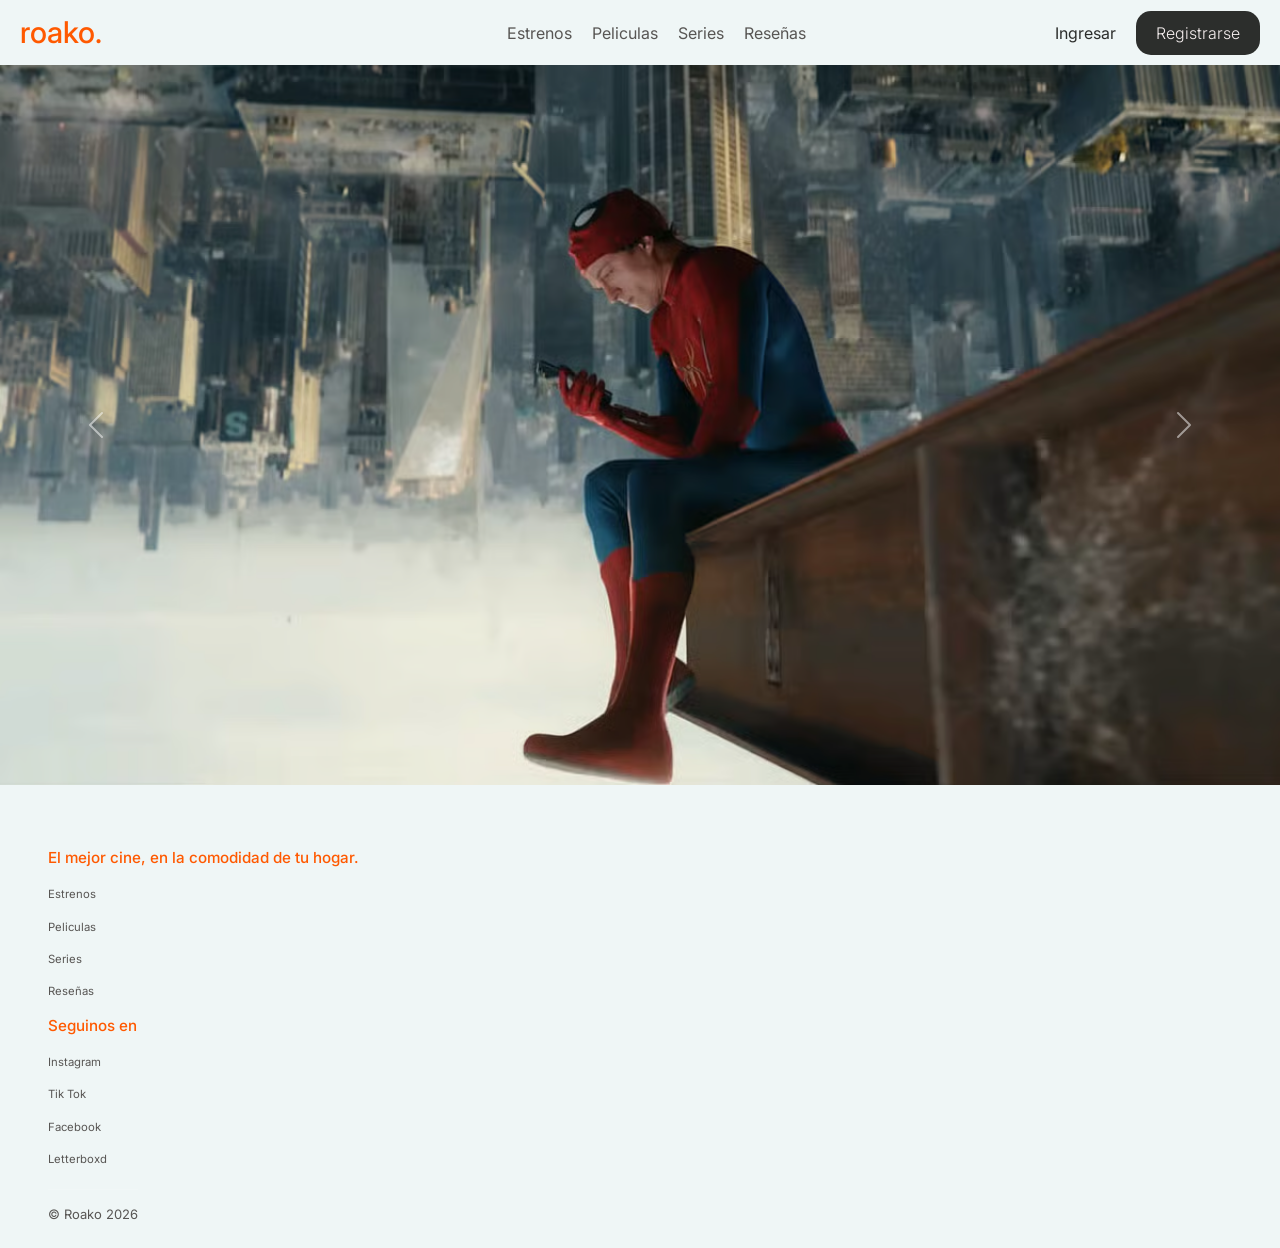
==== pages/estrenos.html @ e0a0723a "se modifican pages" ====
<!DOCTYPE html>
<html lang="es">
<head>
    <meta charset="UTF-8">
    <meta name="viewport" content="width=device-width, initial-scale=1.0">
    <link rel="preconnect" href="https://fonts.googleapis.com">
    <link rel="preconnect" href="https://fonts.gstatic.com" crossorigin>
    <link rel="preconnect" href="https://fonts.googleapis.com">
    <link rel="preconnect" href="https://fonts.gstatic.com" crossorigin>
    <link href="https://fonts.googleapis.com/css2?family=Inter:ital,opsz,wght@0,14..32,100..900;1,14..32,100..900&display=swap" rel="stylesheet">
    <link rel="icon" type="image/icon" href="/img/favicon-32x32.png">
    <link href="https://cdn.jsdelivr.net/npm/bootstrap@5.3.8/dist/css/bootstrap.min.css" rel="stylesheet" integrity="sha384-sRIl4kxILFvY47J16cr9ZwB07vP4J8+LH7qKQnuqkuIAvNWLzeN8tE5YBujZqJLB" crossorigin="anonymous">
    <link rel="stylesheet" href="../css/styles.css">
    <title>Estrenos</title>
</head>

<body>
 <header>
    <nav class="navegacion">
        <div class="logo">
            <a href="../index.html">roako.</a>
        </div>
        <ul class="lista-nav">
            <li class="item"><a href="estrenos.html">Estrenos</a></li>
            <li class="item"><a href="peliculas.html">Peliculas</a></li>
            <li class="item"><a href="series.html">Series</a></li>
            <li class="item"><a href="resenas.html">Reseñas</a></li>
        </ul>
        <div class="botones-sesion">
              <a href="#" class="btn-ingresar">Ingresar</a>
              <a href="#" class="btn-principal">Registrarse</a>
        </div>
    </nav>
</header> 

  <main>
        <div id="carouselExample" class="carousel slide">
            <div class="carousel-inner">
              <div class="carousel-item active">
                <img src="../img/spiderman2.avif" class="d-block w-100" alt="...">
              </div>
              <div class="carousel-item">
                <img src="../img/odisea.webp" class="d-block w-100" alt="...">
              </div>
              <div class="carousel-item">
                <img src="../img/disclousureday2.jpg" class="d-block w-100" alt="...">
              </div>
              <div class="carousel-item">
                <img src="../img/obsession1.png" class="d-block w-100" alt="...">
              </div>
            </div>
            <button class="carousel-control-prev" type="button" data-bs-target="#carouselExample" data-bs-slide="prev">
              <span class="carousel-control-prev-icon" aria-hidden="true"></span>
              <span class="visually-hidden">Previous</span>
            </button>
            <button class="carousel-control-next" type="button" data-bs-target="#carouselExample" data-bs-slide="next">
              <span class="carousel-control-next-icon" aria-hidden="true"></span>
              <span class="visually-hidden">Next</span>
            </button>
          </div>
    </main>


    <footer class="general-footer">
      <div class="contenedor-footer">
          <h3>El mejor cine, en la comodidad de tu hogar.</h3>
          <ul class="lista-footer">
              <li class="item"><a href="pages/estrenos.html">Estrenos</a></li>
              <li class="item"><a href="pages/peliculas.html">Peliculas</a></li>
              <li class="item"><a href="pages/series.html">Series</a></li>
              <li class="item"><a href="pages/resenas.html">Reseñas</a></li>
          </ul>
      </div>

      <div class="contenedor-footer">
          <h3>Seguinos en</h3>
          <ul class="lista-footer">
              <li class="item"><a href="#">Instagram</a></li>
              <li class="item"><a href="#">Tik Tok</a></li>
              <li class="item"><a href="#">Facebook</a></li>
              <li class="item"><a href="#">Letterboxd</a></li>
          </ul>
      </div>
      

      <div class="copyright"> 
          <p>© Roako 2026</p>
      </div>
          
  </footer>
    <script src="https://cdn.jsdelivr.net/npm/bootstrap@5.3.8/dist/js/bootstrap.bundle.min.js" integrity="sha384-FKyoEForCGlyvwx9Hj09JcYn3nv7wiPVlz7YYwJrWVcXK/BmnVDxM+D2scQbITxI" crossorigin="anonymous"></script>
</body>
</html>
---- css/styles.css ----
* {
  margin: 0px;
  padding: 0px;
  box-sizing: border-box;
}

:root {
  --color-fondo: #eff6f6;
  --color-logo: #2c2e2c;
  --color-texto-links: #585654;
  --color-texto-claro: #f6efef;
  --color-acento: #ff5900;
  --transicion-rapida: 0.2s ease;
}

/* FONTS */
body {
  font-family: "Inter", sans-serif;
  font-optical-sizing: auto;
  font-style: normal;
}

/* LINKS */
a {
  text-decoration: none;
}

a:focus-visible,
button:focus-visible {
  outline: 2px solid var(--color-acento);
  outline-offset: 3px;
  border-radius: 4px;
}

/* NAVBAR */
.navegacion {
  display: flex;
  align-items: center;
  justify-content: space-between;
  padding: 10px 20px;
  background-color: var(--color-fondo);
  flex-wrap: wrap;
}

.logo {
  flex: 1;
}

.logo a {
  color: var(--color-acento);
  font-size: 30px;
  font-weight: 500;
}

.lista-nav {
  list-style: none;
  display: flex;
  align-items: center;
  justify-content: center;
  gap: 20px;
  margin: 0;
  font-weight: 400;
}

.lista-nav a {
  color: var(--color-texto-links);
  transition: color var(--transicion-rapida);
}

.lista-nav a:hover,
.lista-nav a.activo {
  color: var(--color-logo);
  font-weight: 500;
}

.botones-sesion {
  display: flex;
  flex: 1;
  justify-content: flex-end;
  align-items: center;
  gap: 5px;
}

/* BOTONES */
.btn-ingresar {
  color: var(--color-logo);
  padding: 10px 15px;
  font-weight: 400;
  margin-left: 20px;
  transition: color var(--transicion-rapida);
}

.btn-ingresar:hover {
  color: var(--color-acento);
}

.btn-principal {
  background-color: var(--color-logo);
  color: var(--color-texto-claro);
  padding: 10px 20px;
  border-radius: 15px;
  font-weight: 300;
  transition: background-color var(--transicion-rapida);
}

.btn-principal:hover {
  background-color: var(--color-acento);
  color: var(--color-texto-claro);
}

/* --------------- SEARCH BAR -------------------*/
input.form-control[type=search]:hover {
  background-color: rgba(0, 0, 0, 0.35) !important;
}

input.form-control[type=search]:focus-visible {
  outline: 2px solid var(--color-acento);
}

button.btn-principal:focus-visible {
  outline: 2px solid var(--color-acento);
  outline-offset: 2px;
  border-radius: 15px;
}

/* ============================
     MEDIA QUERY - PANTALLAS CHICAS
  ============================ */
@media (max-width: 768px) {
  .logo {
    order: 1;
    flex: 1;
  }
  .botones-sesion {
    order: 2;
    flex: 1;
  }
  .lista-nav {
    order: 3;
    flex: 0 0 100%;
    display: flex;
    overflow-x: auto;
    scroll-behavior: smooth;
    padding: 12px 0;
    gap: 12px;
    justify-content: center;
    scrollbar-width: none;
  }
  .lista-nav::-webkit-scrollbar {
    display: none;
  }
  .lista-nav .item {
    flex: 0 0 auto;
  }
  .lista-nav a {
    background-color: rgba(44, 46, 44, 0.05);
    padding: 6px 14px;
    border-radius: 20px;
    font-size: 14px;
    white-space: nowrap;
  }
}



/* --------------- CARDS ----------------- */

.card-fixed{
  width: 100%;
  aspect-ratio: 9 / 16; 
  overflow: hidden;
}

.card-fixed .card-img,
.card-fixed img{
  width: 100%;
  height: 100%;
  object-fit: cover;
  display: block;
}


/* --------------- FOOTER ---------------- */
.general-footer {
  display: flex;
  flex-direction: column;
  justify-content: space-around;
  align-items: flex-start;
  flex-wrap: wrap;
  padding: 3rem 3rem 1.5rem;
  font-size: 0.85rem;
  background-color: var(--color-fondo);
}

.contenedor-footer h3 {
  color: var(--color-acento);
  font-weight: 500;
  font-size: 0.95rem;
  margin-top: 1rem;
  margin-bottom: 1rem;
}

.lista-footer {
  list-style: none;
  display: flex;
  flex-direction: column;
  gap: 12px;
  margin: 0;
  padding: 0;
}

.lista-footer a {
  color: var(--color-texto-links);
  text-decoration: none;
  transition: color var(--transicion-rapida);
  font-size: smaller;
}

.lista-footer a:hover {
  color: var(--color-logo);
  font-weight: 500;
}

.copyright {
  flex-basis: 100%;
  text-align: center;
  margin-top: 20px;
  padding-top: 15px;
  border-top: 1px solid rgba(255, 255, 255, 0.1);
}

.copyright p {
  color: var(--color-texto-links);
  font-size: 13px;
  margin: 0;
}

/* HERO  */
.hero {
  display: flex;
  padding: 0 2rem;
  align-items: center;
  justify-content: center;
  height: 50vh;
  color: white;
  margin: 0 auto;
  background: linear-gradient(rgba(0, 0, 0, 0.5), rgba(0, 0, 0, 0.5)), url("../img/proyecto1.png") center/cover no-repeat;
}

.hero-2 {
  align-items: center;
  display: flex;
  justify-content: center;
  padding: 0 2rem;
  height: 50vh;
  color: rgba(255, 255, 255, 0.276);
  margin: 0 auto;
  font-size: 30px;
  background: linear-gradient(rgba(233, 229, 229, 0.188), rgba(0, 0, 0, 0.5)), url("../img/odisea.webp") center/cover no-repeat;
}

/*# sourceMappingURL=styles.css.map */
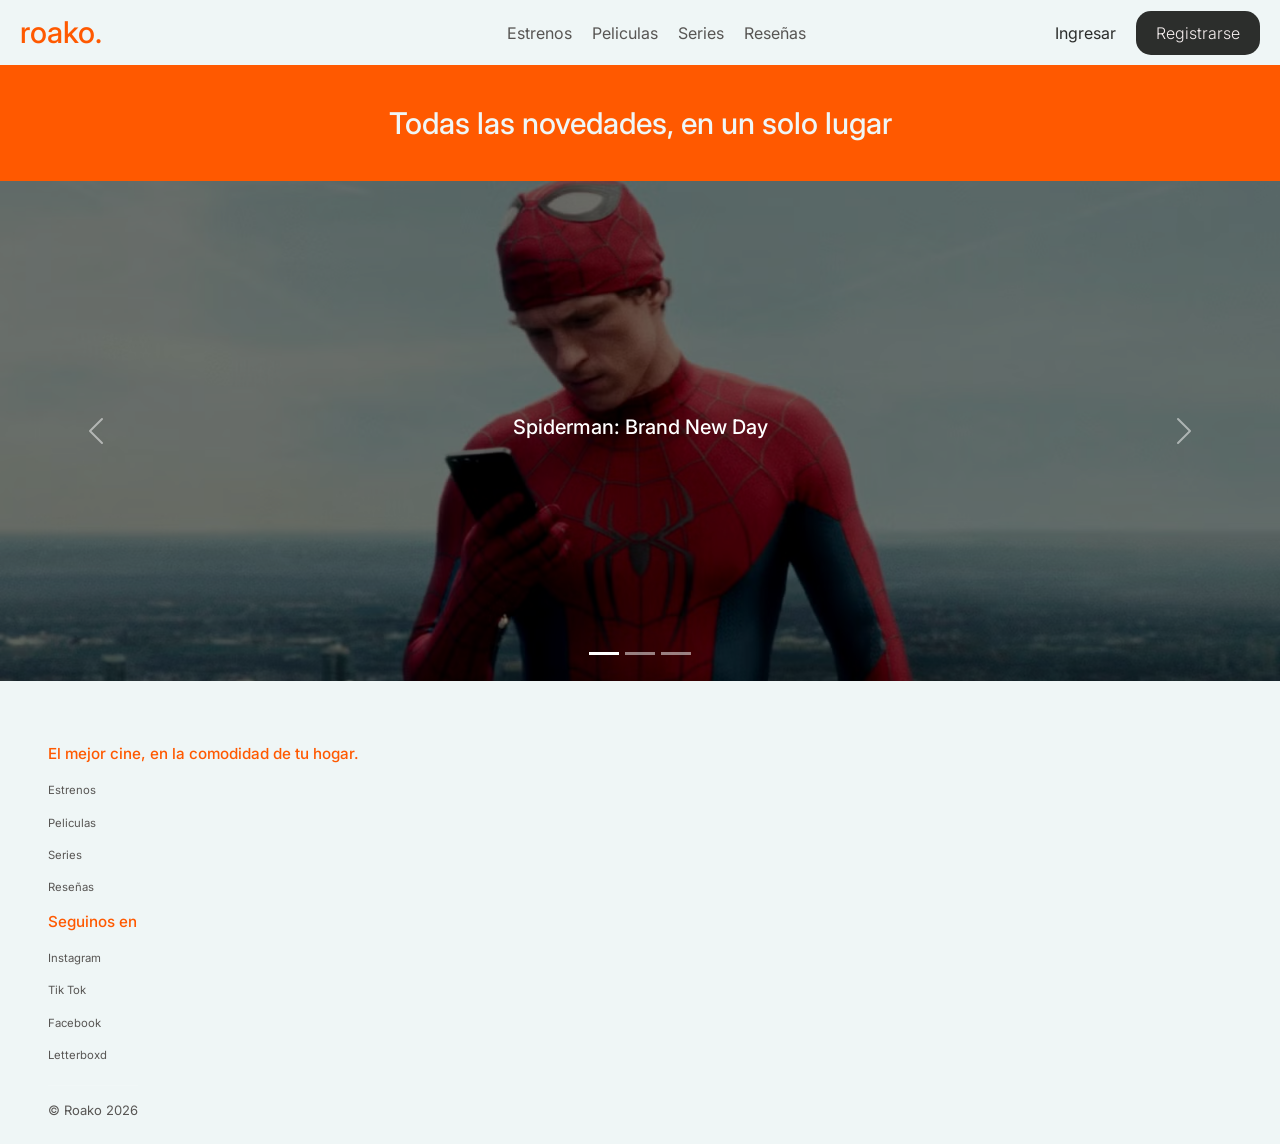
==== commit 010020d3: "se modifica page estrenos" ====
--- a/pages/estrenos.html
+++ b/pages/estrenos.html
@@ -8,10 +8,12 @@
     <link rel="preconnect" href="https://fonts.googleapis.com">
     <link rel="preconnect" href="https://fonts.gstatic.com" crossorigin>
     <link href="https://fonts.googleapis.com/css2?family=Inter:ital,opsz,wght@0,14..32,100..900;1,14..32,100..900&display=swap" rel="stylesheet">
-    <link rel="icon" type="image/icon" href="/img/favicon-32x32.png">
+    <link rel="icon" type="image/icon" href="../img/favicon-32x32.png">
     <link href="https://cdn.jsdelivr.net/npm/bootstrap@5.3.8/dist/css/bootstrap.min.css" rel="stylesheet" integrity="sha384-sRIl4kxILFvY47J16cr9ZwB07vP4J8+LH7qKQnuqkuIAvNWLzeN8tE5YBujZqJLB" crossorigin="anonymous">
     <link rel="stylesheet" href="../css/styles.css">
-    <title>Estrenos</title>
+    <title>roako. | Estrenos</title>
+    <meta name="description" content="Descubrí los ultimos estrenos en roako.">
+    <meta name="author" content="Agus Alonzo">
 </head>
 
 <body>
@@ -34,30 +36,44 @@
 </header> 
 
   <main>
-        <div id="carouselExample" class="carousel slide">
-            <div class="carousel-inner">
-              <div class="carousel-item active">
-                <img src="../img/spiderman2.avif" class="d-block w-100" alt="...">
-              </div>
-              <div class="carousel-item">
-                <img src="../img/odisea.webp" class="d-block w-100" alt="...">
-              </div>
-              <div class="carousel-item">
-                <img src="../img/disclousureday2.jpg" class="d-block w-100" alt="...">
-              </div>
-              <div class="carousel-item">
-                <img src="../img/obsession1.png" class="d-block w-100" alt="...">
-              </div>
-            </div>
-            <button class="carousel-control-prev" type="button" data-bs-target="#carouselExample" data-bs-slide="prev">
-              <span class="carousel-control-prev-icon" aria-hidden="true"></span>
-              <span class="visually-hidden">Previous</span>
-            </button>
-            <button class="carousel-control-next" type="button" data-bs-target="#carouselExample" data-bs-slide="next">
-              <span class="carousel-control-next-icon" aria-hidden="true"></span>
-              <span class="visually-hidden">Next</span>
-            </button>
+    <h1 class="titulo1 mb-0">Todas las novedades, en un solo lugar</h1>
+    <div id="carouselExampleCaptions" class="carousel slide">
+      <div class="carousel-indicators">
+        <button type="button" data-bs-target="#carouselExampleCaptions" data-bs-slide-to="0" class="active" aria-current="true" aria-label="Slide 1"></button>
+        <button type="button" data-bs-target="#carouselExampleCaptions" data-bs-slide-to="1" aria-label="Slide 2"></button>
+        <button type="button" data-bs-target="#carouselExampleCaptions" data-bs-slide-to="2" aria-label="Slide 3"></button>
+      </div>
+      <div class="carousel-inner">
+        <div class="carousel-item active">
+          <img src="../img/spiderman1.avif" class="d-block w-100" alt="Spiderman">
+          <div class="carousel-caption d-flex flex-column justify-content-center align-items-center">
+            <h5 class="displ">Spiderman: Brand New Day</h5>
           </div>
+        </div>
+        <div class="carousel-item">
+          <img src="..." class="d-block w-100" alt="...">
+          <div class="carousel-caption d-none d-md-block">
+            <h5>Second slide label</h5>
+            <p>Some representative placeholder content for the second slide.</p>
+          </div>
+        </div>
+        <div class="carousel-item">
+          <img src="..." class="d-block w-100" alt="...">
+          <div class="carousel-caption d-none d-md-block">
+            <h5>Third slide label</h5>
+            <p>Some representative placeholder content for the third slide.</p>
+          </div>
+        </div>
+      </div>
+      <button class="carousel-control-prev" type="button" data-bs-target="#carouselExampleCaptions" data-bs-slide="prev">
+        <span class="carousel-control-prev-icon" aria-hidden="true"></span>
+        <span class="visually-hidden">Previous</span>
+      </button>
+      <button class="carousel-control-next" type="button" data-bs-target="#carouselExampleCaptions" data-bs-slide="next">
+        <span class="carousel-control-next-icon" aria-hidden="true"></span>
+        <span class="visually-hidden">Next</span>
+      </button>
+    </div>
     </main>
 
 
--- a/css/styles.css
+++ b/css/styles.css
@@ -31,6 +31,57 @@
   outline-offset: 3px;
   border-radius: 4px;
 }
+
+/* --------- TITULOS --------- */
+
+.titulo1 {
+  background-color: #ff5900;
+  color: #eff6f6;
+  display: flex;
+  align-items: center;
+  justify-content: center;
+  font-size: 30px;
+  padding: 40px;
+  flex-wrap: wrap;
+
+}
+
+
+/* carrusel */
+
+/* --- CONTENEDOR PRINCIPAL DEL CARRUSEL --- */
+#carouselExampleCaptions {
+  height: 500px;
+  overflow: hidden;
+  
+}
+
+#carouselExampleCaptions .carousel-inner,
+#carouselExampleCaptions .carousel-item {
+  height: 100%;
+}
+
+/* --- IMÁGENES (Estilo Banner Ancho) --- */
+#carouselExampleCaptions .carousel-item img {
+  width: 100%;
+  height: 100%;
+  object-fit: cover; /* Recorta la foto sin deformarla */
+  object-position: top center;
+}
+
+/* --- TEXTO SOBRE LA IMAGEN (Centrado absoluto) --- */
+#carouselExampleCaptions .carousel-caption {
+  /* Estiramos la caja del texto sobre todo el slide */
+  top: 0;
+  bottom: 0;
+  left: 0;
+  right: 0;
+  padding: 0;
+  background-color: rgba(0, 0, 0, 0.5);
+  
+}
+
+
 
 /* NAVBAR */
 .navegacion {
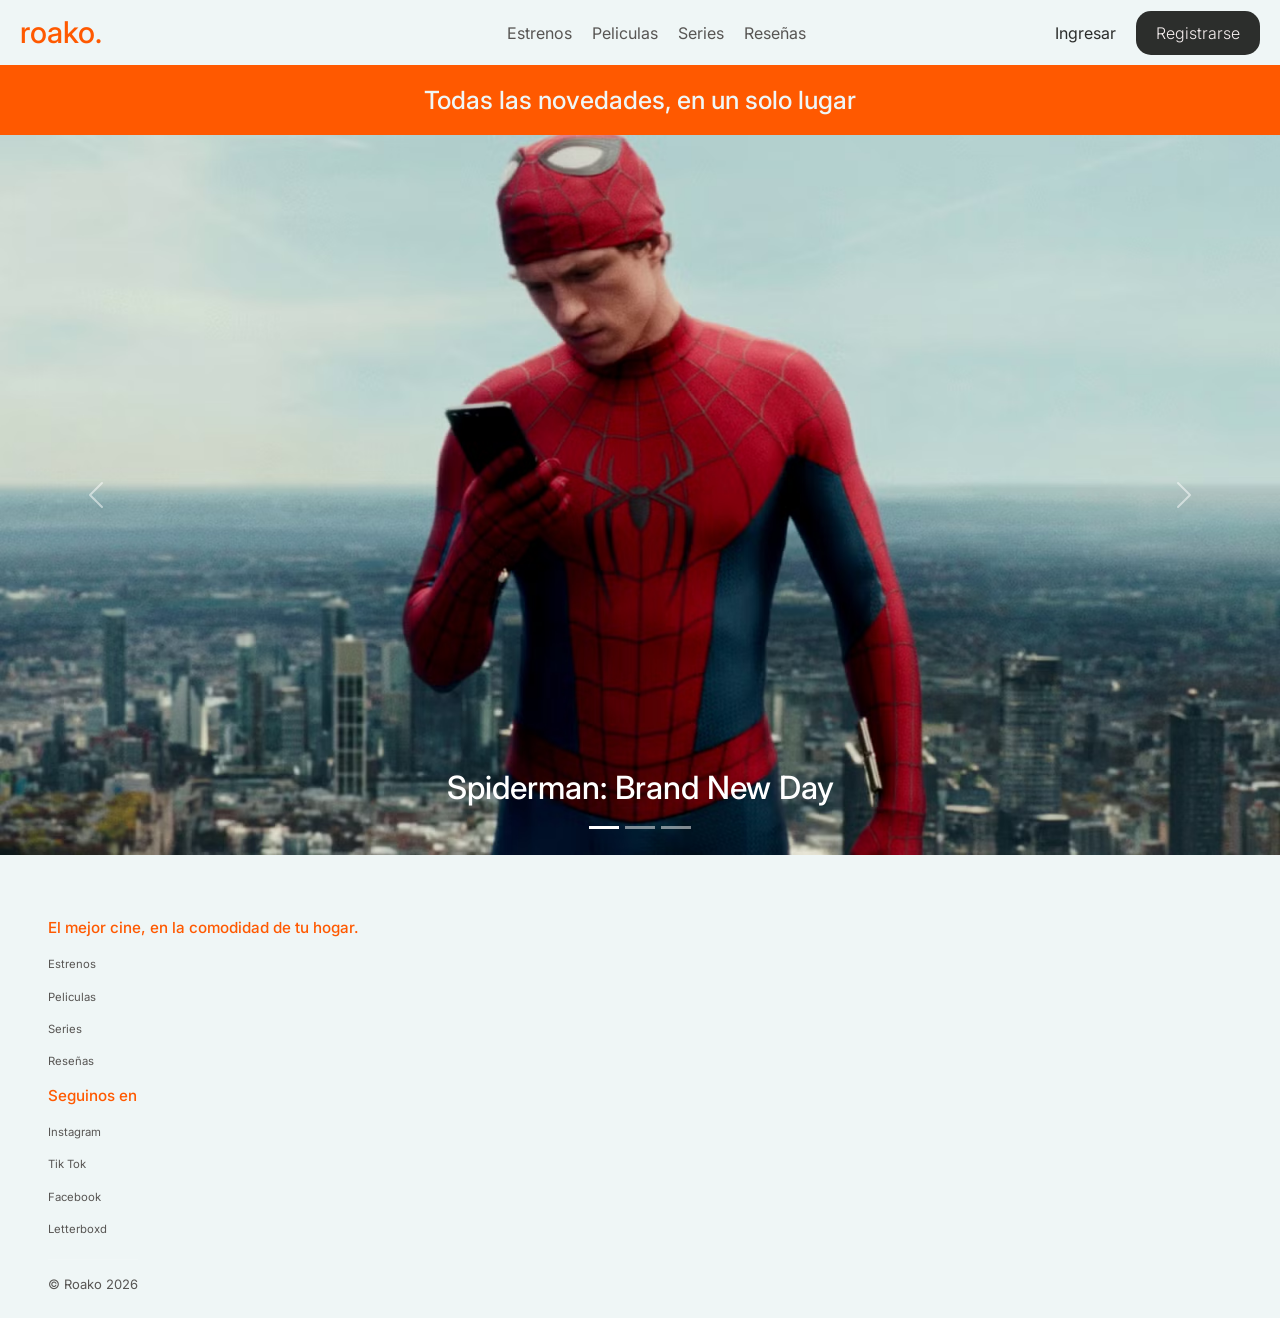
==== commit c4128ee6: "se modifican slides" ====
--- a/pages/estrenos.html
+++ b/pages/estrenos.html
@@ -47,21 +47,19 @@
         <div class="carousel-item active">
           <img src="../img/spiderman1.avif" class="d-block w-100" alt="Spiderman">
           <div class="carousel-caption d-flex flex-column justify-content-center align-items-center">
-            <h5 class="displ">Spiderman: Brand New Day</h5>
+            <h5 class="fs-2">Spiderman: Brand New Day</h5>
           </div>
         </div>
         <div class="carousel-item">
-          <img src="..." class="d-block w-100" alt="...">
+          <img src="../img/obsession1.png" class="d-block w-100" alt="...">
           <div class="carousel-caption d-none d-md-block">
-            <h5>Second slide label</h5>
-            <p>Some representative placeholder content for the second slide.</p>
+            <h5 class="fs-2">Obsession</h5>
           </div>
         </div>
         <div class="carousel-item">
-          <img src="..." class="d-block w-100" alt="...">
+          <img src="../img/odisea.webp" class="d-block w-100" alt="...">
           <div class="carousel-caption d-none d-md-block">
-            <h5>Third slide label</h5>
-            <p>Some representative placeholder content for the third slide.</p>
+            <h5 class="fs-2">La Odisea</h5>
           </div>
         </div>
       </div>
--- a/css/styles.css
+++ b/css/styles.css
@@ -40,46 +40,12 @@
   display: flex;
   align-items: center;
   justify-content: center;
-  font-size: 30px;
-  padding: 40px;
+  font-size: 25px;
+  padding: 20px;
   flex-wrap: wrap;
 
 }
 
-
-/* carrusel */
-
-/* --- CONTENEDOR PRINCIPAL DEL CARRUSEL --- */
-#carouselExampleCaptions {
-  height: 500px;
-  overflow: hidden;
-  
-}
-
-#carouselExampleCaptions .carousel-inner,
-#carouselExampleCaptions .carousel-item {
-  height: 100%;
-}
-
-/* --- IMÁGENES (Estilo Banner Ancho) --- */
-#carouselExampleCaptions .carousel-item img {
-  width: 100%;
-  height: 100%;
-  object-fit: cover; /* Recorta la foto sin deformarla */
-  object-position: top center;
-}
-
-/* --- TEXTO SOBRE LA IMAGEN (Centrado absoluto) --- */
-#carouselExampleCaptions .carousel-caption {
-  /* Estiramos la caja del texto sobre todo el slide */
-  top: 0;
-  bottom: 0;
-  left: 0;
-  right: 0;
-  padding: 0;
-  background-color: rgba(0, 0, 0, 0.5);
-  
-}
 
 
 
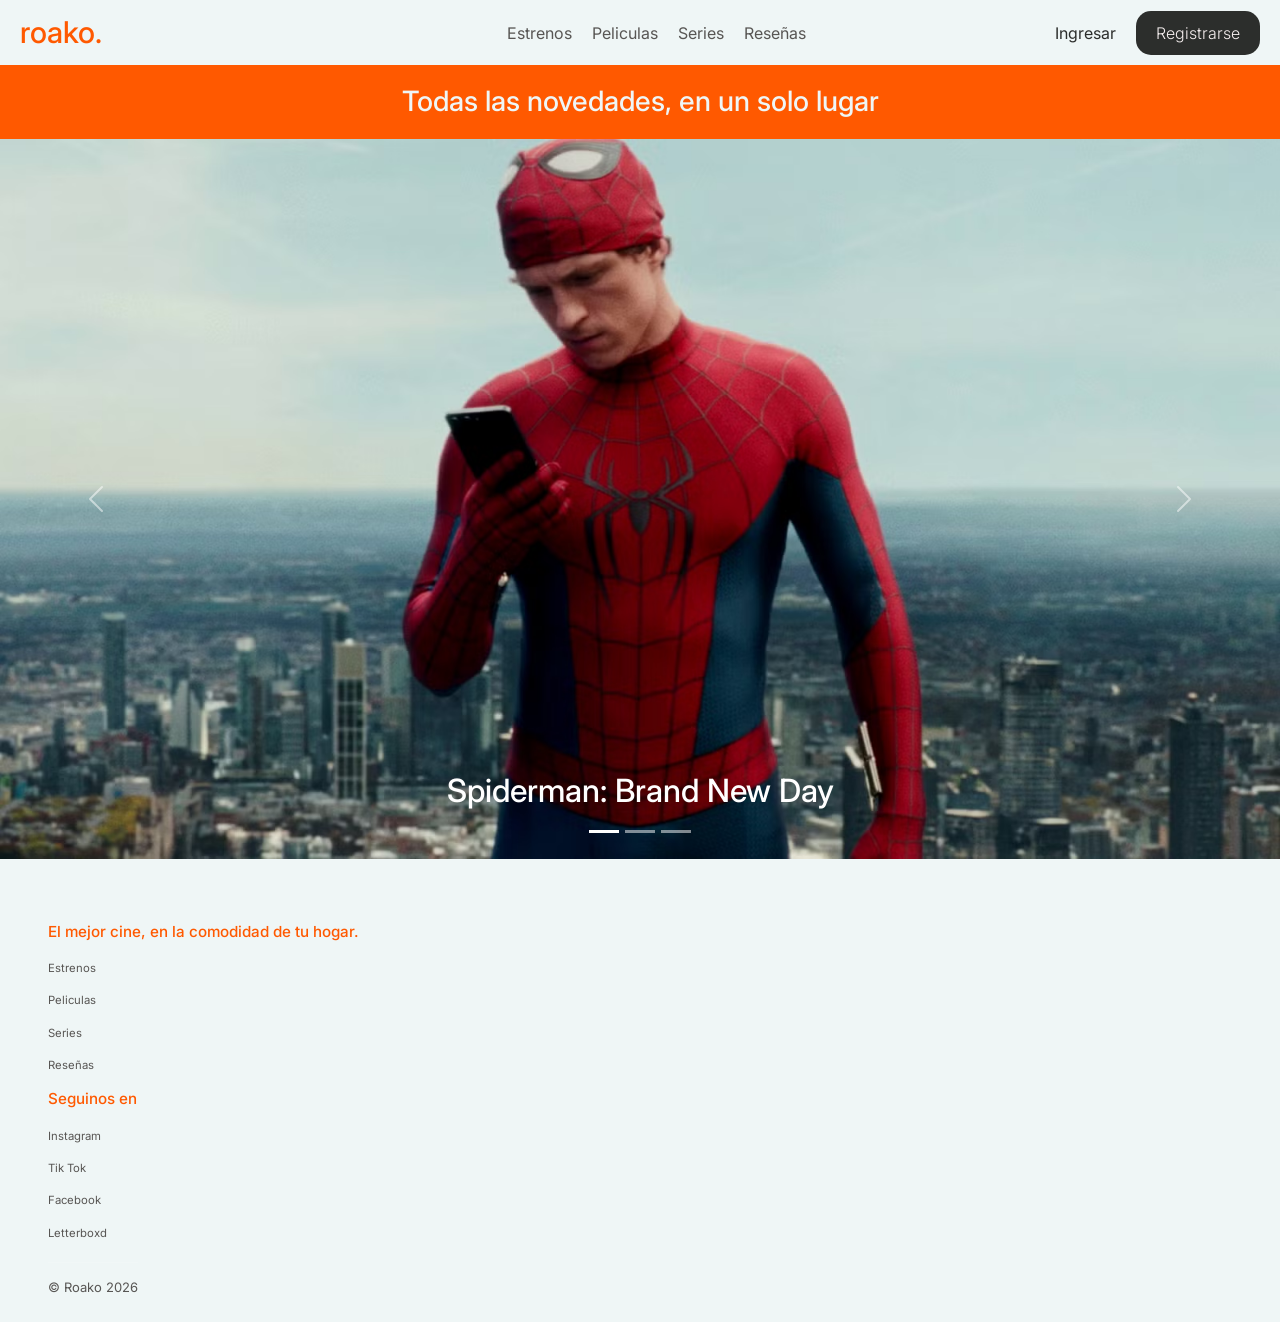
==== commit 021dfabb: "se cambia h1 estrenos" ====
--- a/pages/estrenos.html
+++ b/pages/estrenos.html
@@ -36,7 +36,7 @@
 </header> 
 
   <main>
-    <h1 class="titulo1 mb-0">Todas las novedades, en un solo lugar</h1>
+    <h1 class="titulo1 mb-0 fs-3 fs-md-1">Todas las novedades, en un solo lugar</h1>
     <div id="carouselExampleCaptions" class="carousel slide">
       <div class="carousel-indicators">
         <button type="button" data-bs-target="#carouselExampleCaptions" data-bs-slide-to="0" class="active" aria-current="true" aria-label="Slide 1"></button>
@@ -46,23 +46,23 @@
       <div class="carousel-inner">
         <div class="carousel-item active">
           <img src="../img/spiderman1.avif" class="d-block w-100" alt="Spiderman">
-          <div class="carousel-caption d-flex flex-column justify-content-center align-items-center">
+          <div class="carousel-caption d-none d-md-block">
             <h5 class="fs-2">Spiderman: Brand New Day</h5>
           </div>
         </div>
         <div class="carousel-item">
-          <img src="../img/obsession1.png" class="d-block w-100" alt="...">
+          <img src="../img/obsession1.png" class="d-block w-100" alt="Obsession">
           <div class="carousel-caption d-none d-md-block">
             <h5 class="fs-2">Obsession</h5>
           </div>
         </div>
         <div class="carousel-item">
-          <img src="../img/odisea.webp" class="d-block w-100" alt="...">
+          <img src="../img/odisea.webp" class="d-block w-100" alt="La Odisea">
           <div class="carousel-caption d-none d-md-block">
             <h5 class="fs-2">La Odisea</h5>
           </div>
         </div>
-      </div>
+
       <button class="carousel-control-prev" type="button" data-bs-target="#carouselExampleCaptions" data-bs-slide="prev">
         <span class="carousel-control-prev-icon" aria-hidden="true"></span>
         <span class="visually-hidden">Previous</span>
@@ -72,6 +72,7 @@
         <span class="visually-hidden">Next</span>
       </button>
     </div>
+  </div>
     </main>
 
 
--- a/css/styles.css
+++ b/css/styles.css
@@ -45,7 +45,6 @@
   flex-wrap: wrap;
 
 }
-
 
 
 
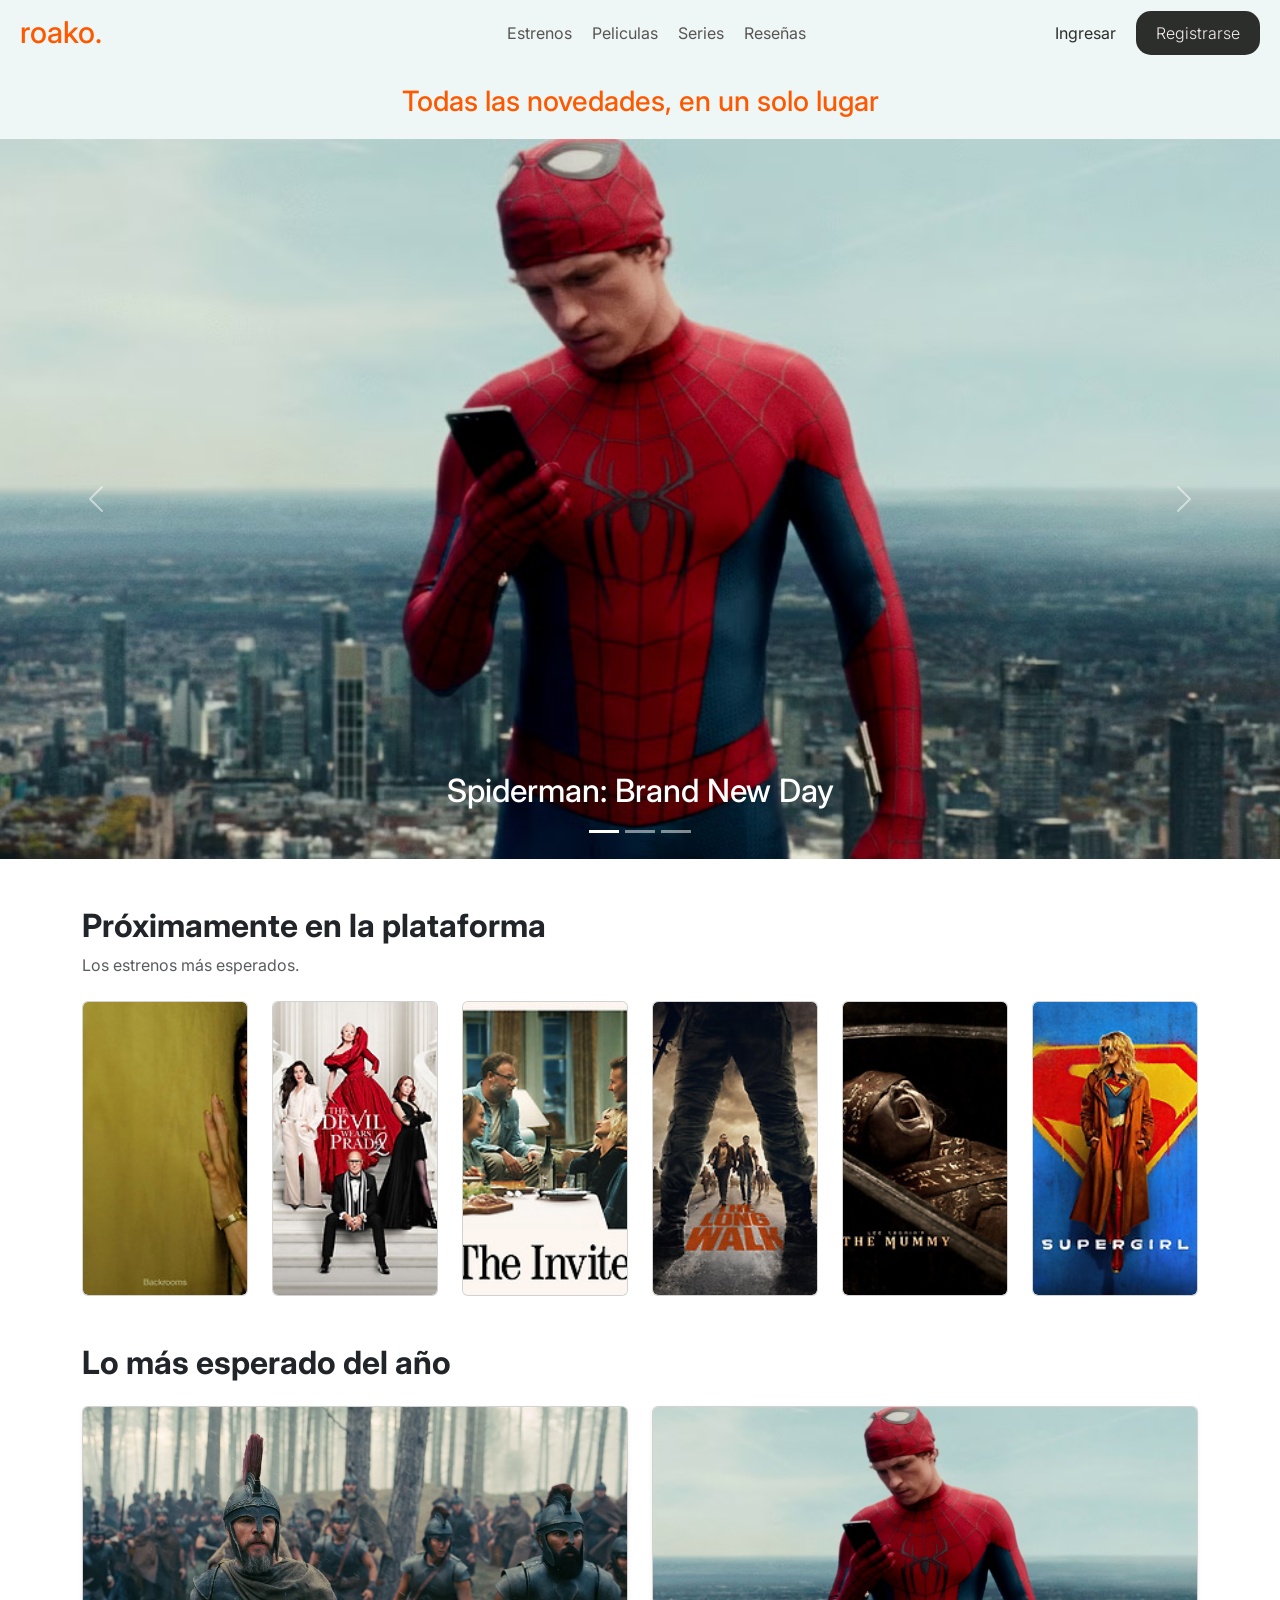
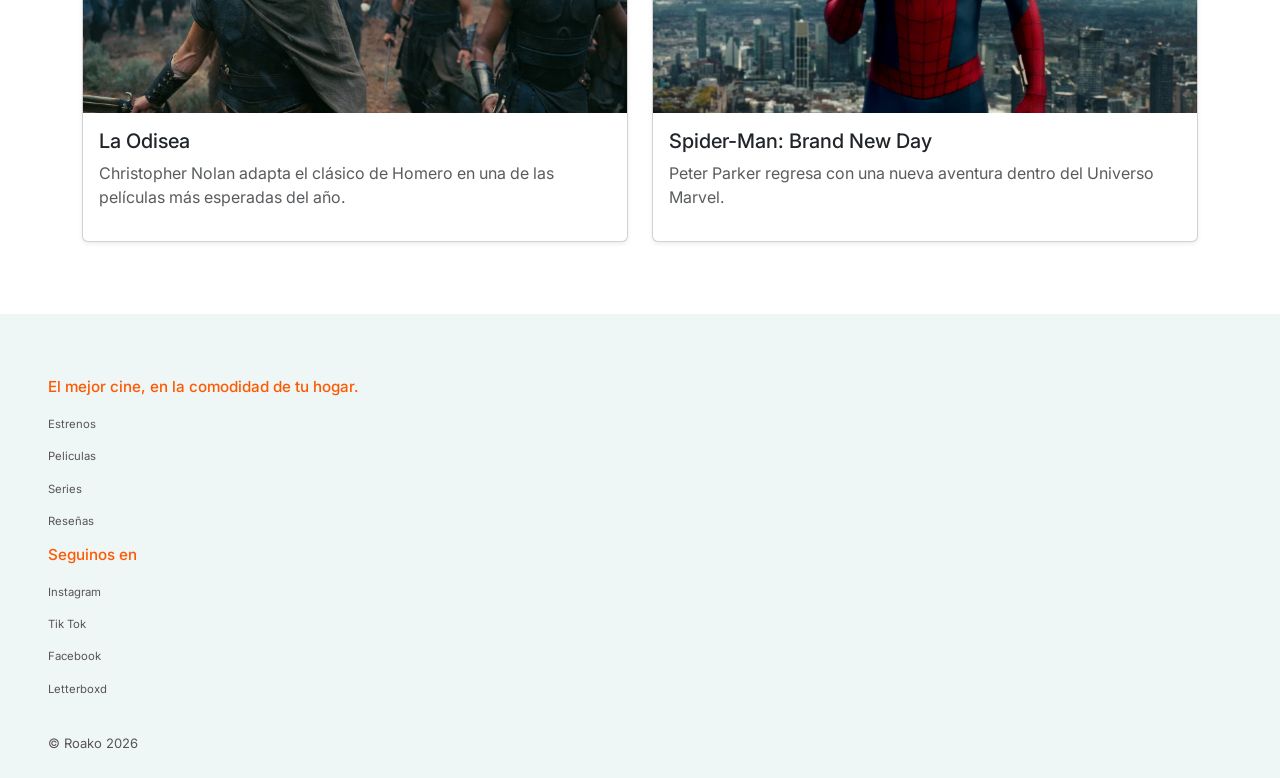
==== commit 21161b9d: "se agregan secciones en estrenos" ====
--- a/pages/estrenos.html
+++ b/pages/estrenos.html
@@ -73,6 +73,116 @@
       </button>
     </div>
   </div>
+
+  <section class="container my-5">
+    <div class="d-flex justify-content-between align-items-center mb-4">
+        <div>
+            <h2 class="fw-bold">Próximamente en la plataforma</h2>
+            <p class="text-muted mb-0">Los estrenos más esperados.</p>
+        </div>
+    </div>
+
+    <div class="row g-4">
+
+        <div class="col-6 col-md-4 col-lg-2">
+            <div class="card card-fixed">
+                <img src="../img/poster15.jpg" class="card-img" alt="La Odisea">
+            </div>
+        </div>
+
+        <div class="col-6 col-md-4 col-lg-2">
+            <div class="card card-fixed">
+                <img src="../img/poster19.jpg" class="card-img" alt="El Drama">
+            </div>
+        </div>
+
+        <div class="col-6 col-md-4 col-lg-2">
+            <div class="card card-fixed">
+                <img src="../img/poster5.jpg" class="card-img" alt="Toy Story 5">
+            </div>
+        </div>
+
+        <div class="col-6 col-md-4 col-lg-2">
+            <div class="card card-fixed">
+                <img src="../img/poster2.jpg" class="card-img" alt="Disclosure Day">
+            </div>
+        </div>
+
+        <div class="col-6 col-md-4 col-lg-2">
+            <div class="card card-fixed">
+                <img src="../img/poster7.jpg" class="card-img" alt="Película">
+            </div>
+        </div>
+
+        <div class="col-6 col-md-4 col-lg-2">
+            <div class="card card-fixed">
+                <img src="../img/poster6.jpg" class="card-img" alt="Película">
+            </div>
+        </div>
+    </div>
+</section>
+
+
+<section class="container mb-5">
+
+  <h2 class="fw-bold mb-4">
+      Lo más esperado del año
+  </h2>
+
+  <div class="row">
+
+      <div class="col-lg-6 mb-4">
+
+          <div class="card shadow-sm">
+
+              <img src="../img/odisea.webp"
+              class="card-img-top"
+              alt="La Odisea">
+
+              <div class="card-body">
+
+                  <h3 class="h5">
+                      La Odisea
+                  </h3>
+
+                  <p class="text-muted">
+                      Christopher Nolan adapta el clásico de Homero en una de las películas más esperadas del año.
+                  </p>
+
+              </div>
+
+          </div>
+
+      </div>
+
+      <div class="col-lg-6 mb-4">
+
+          <div class="card shadow-sm">
+
+              <img src="../img/spiderman1.avif"
+              class="card-img-top"
+              alt="Spiderman">
+
+              <div class="card-body">
+
+                  <h3 class="h5">
+                      Spider-Man: Brand New Day
+                  </h3>
+
+                  <p class="text-muted">
+                      Peter Parker regresa con una nueva aventura dentro del Universo Marvel.
+                  </p>
+
+              </div>
+
+          </div>
+
+      </div>
+
+  </div>
+
+</section>
+
     </main>
 
 
@@ -80,10 +190,10 @@
       <div class="contenedor-footer">
           <h3>El mejor cine, en la comodidad de tu hogar.</h3>
           <ul class="lista-footer">
-              <li class="item"><a href="pages/estrenos.html">Estrenos</a></li>
-              <li class="item"><a href="pages/peliculas.html">Peliculas</a></li>
-              <li class="item"><a href="pages/series.html">Series</a></li>
-              <li class="item"><a href="pages/resenas.html">Reseñas</a></li>
+              <li class="item"><a href="estrenos.html">Estrenos</a></li>
+              <li class="item"><a href="peliculas.html">Peliculas</a></li>
+              <li class="item"><a href="series.html">Series</a></li>
+              <li class="item"><a href="resenas.html">Reseñas</a></li>
           </ul>
       </div>
 
--- a/css/styles.css
+++ b/css/styles.css
@@ -35,14 +35,14 @@
 /* --------- TITULOS --------- */
 
 .titulo1 {
-  background-color: #ff5900;
-  color: #eff6f6;
+  background-color: var(--color-fondo);
+  color: var(--color-acento);
   display: flex;
   align-items: center;
   justify-content: center;
-  font-size: 25px;
   padding: 20px;
   flex-wrap: wrap;
+  
 
 }
 
@@ -195,6 +195,18 @@
   display: block;
 }
 
+.card-fixed{
+
+  transition:.3s;
+  
+  }
+  
+  .card-fixed:hover{
+  
+  transform:scale(1.04);
+  
+  }
+
 
 /* --------------- FOOTER ---------------- */
 .general-footer {
@@ -263,6 +275,30 @@
   background: linear-gradient(rgba(0, 0, 0, 0.5), rgba(0, 0, 0, 0.5)), url("../img/proyecto1.png") center/cover no-repeat;
 }
 
+.hero h1{
+
+  animation: aparecer 1s ease;
+  
+  }
+
+  @keyframes aparecer{
+
+    from{
+    
+    opacity:0;
+    transform:translateY(30px);
+    
+    }
+    
+    to{
+    
+    opacity:1;
+    transform:translateY(0);
+    
+    }
+    
+    }
+
 .hero-2 {
   align-items: center;
   display: flex;
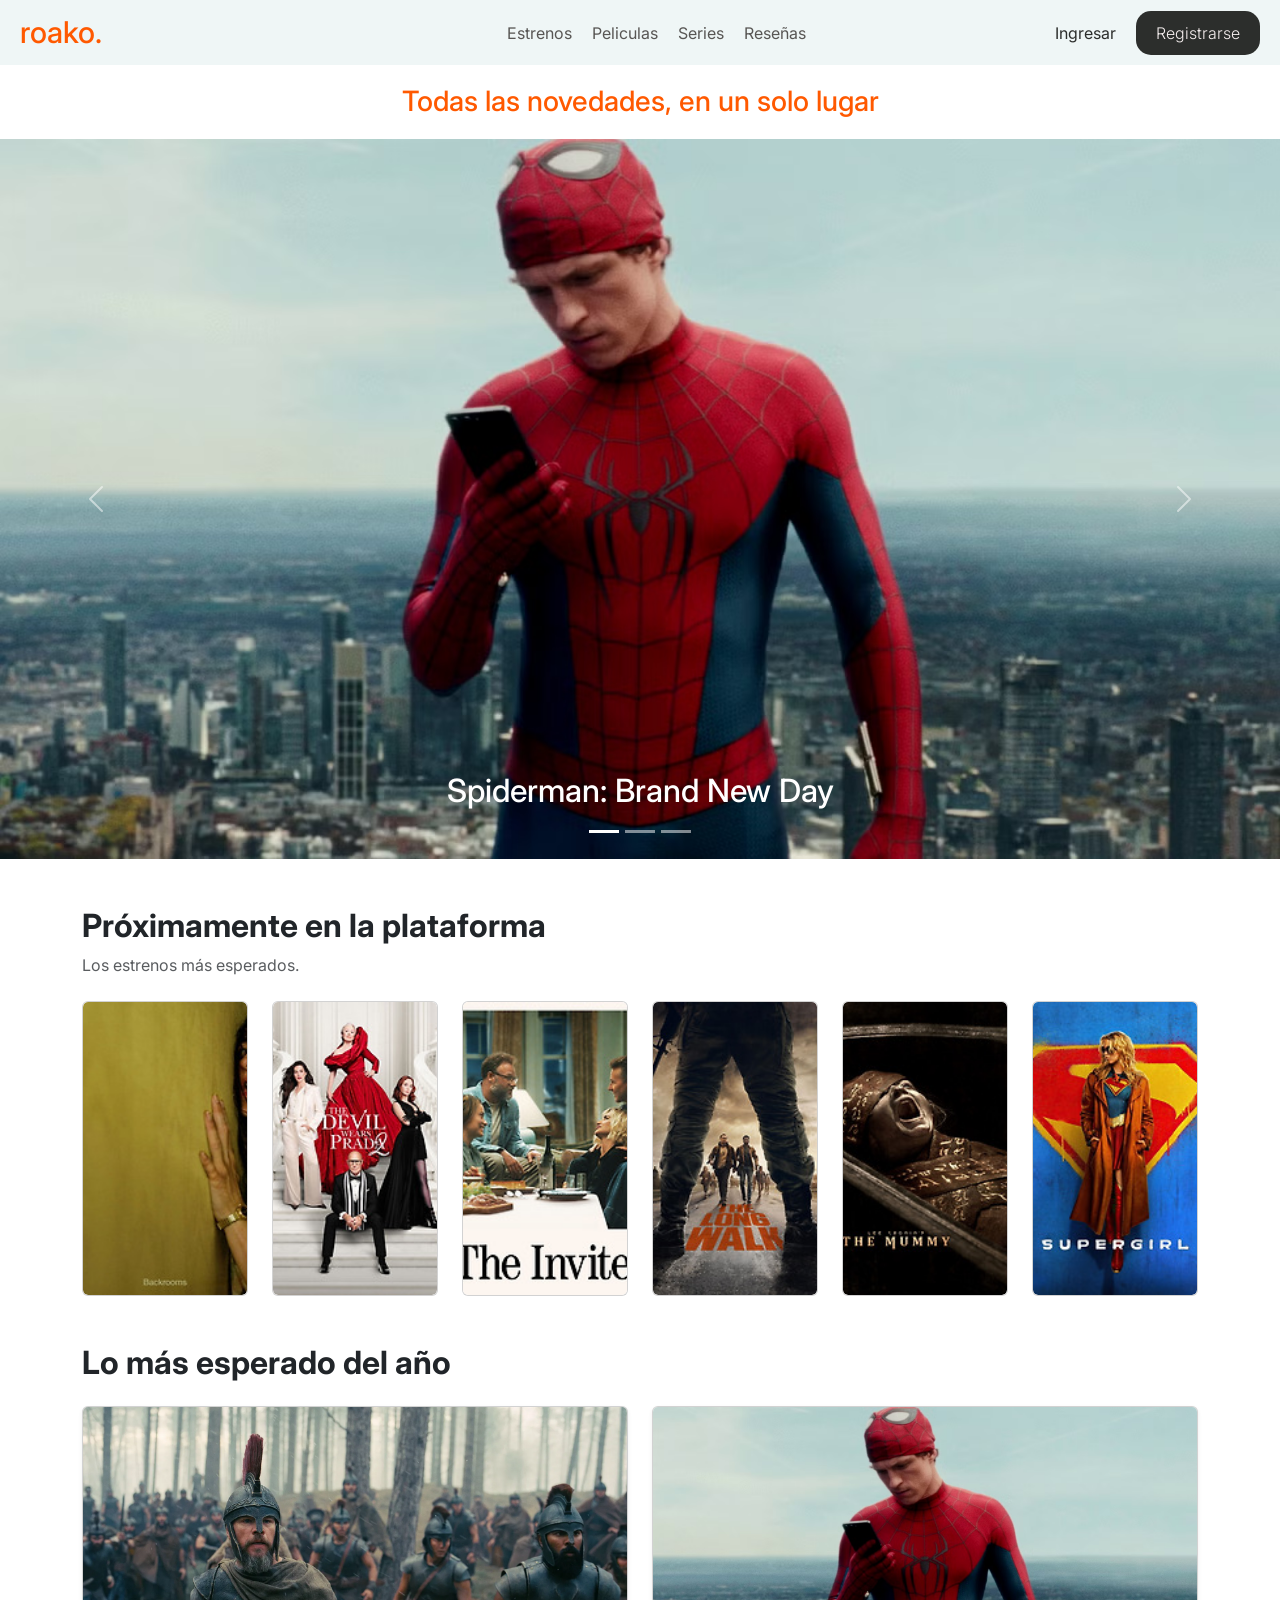
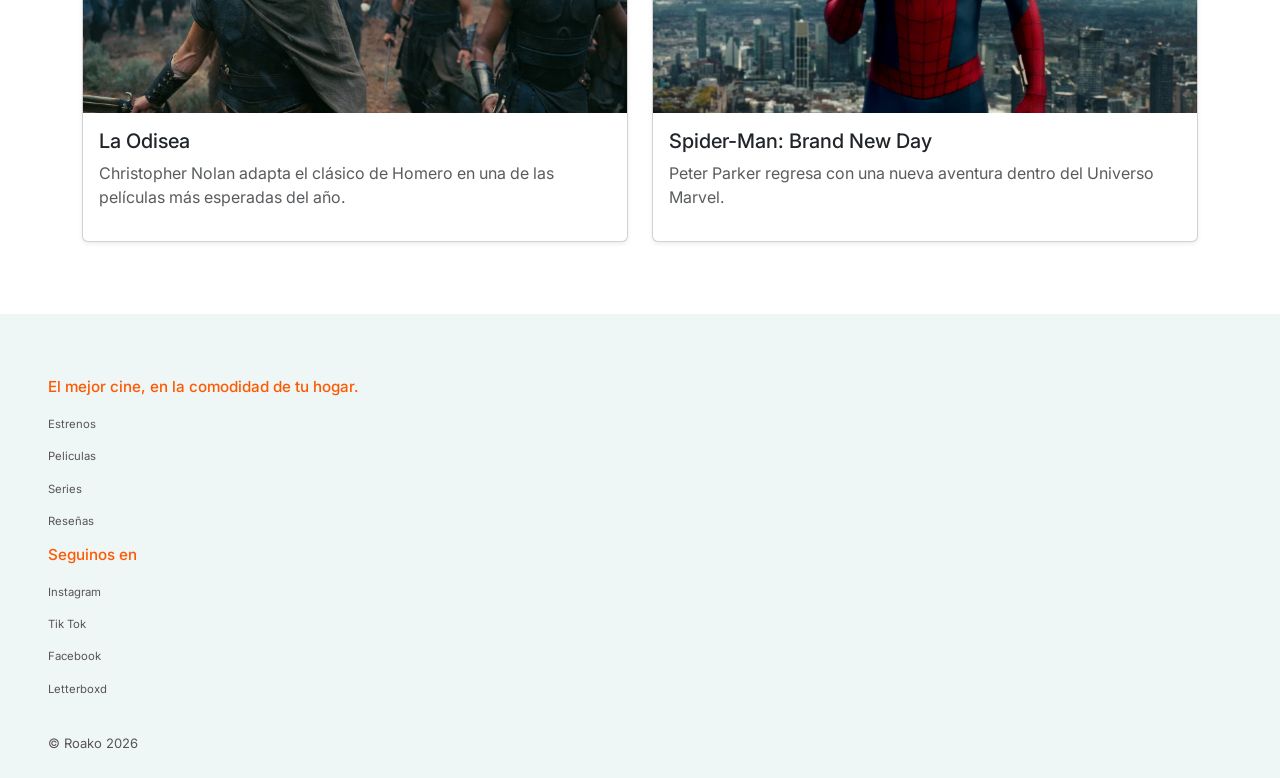
==== commit 9fc4e8d1: "se cambian alts" ====
--- a/pages/estrenos.html
+++ b/pages/estrenos.html
@@ -62,6 +62,7 @@
             <h5 class="fs-2">La Odisea</h5>
           </div>
         </div>
+      </div>
 
       <button class="carousel-control-prev" type="button" data-bs-target="#carouselExampleCaptions" data-bs-slide="prev">
         <span class="carousel-control-prev-icon" aria-hidden="true"></span>
--- a/css/styles.css
+++ b/css/styles.css
@@ -13,6 +13,10 @@
   --transicion-rapida: 0.2s ease;
 }
 
+.estrellas {
+  color: var(--color-acento)
+}
+
 /* FONTS */
 body {
   font-family: "Inter", sans-serif;
@@ -35,17 +39,18 @@
 /* --------- TITULOS --------- */
 
 .titulo1 {
-  background-color: var(--color-fondo);
   color: var(--color-acento);
   display: flex;
   align-items: center;
   justify-content: center;
   padding: 20px;
   flex-wrap: wrap;
-  
-
-}
-
+
+}
+
+.titulo2 {
+  color: var(--color-acento);
+}
 
 
 /* NAVBAR */
